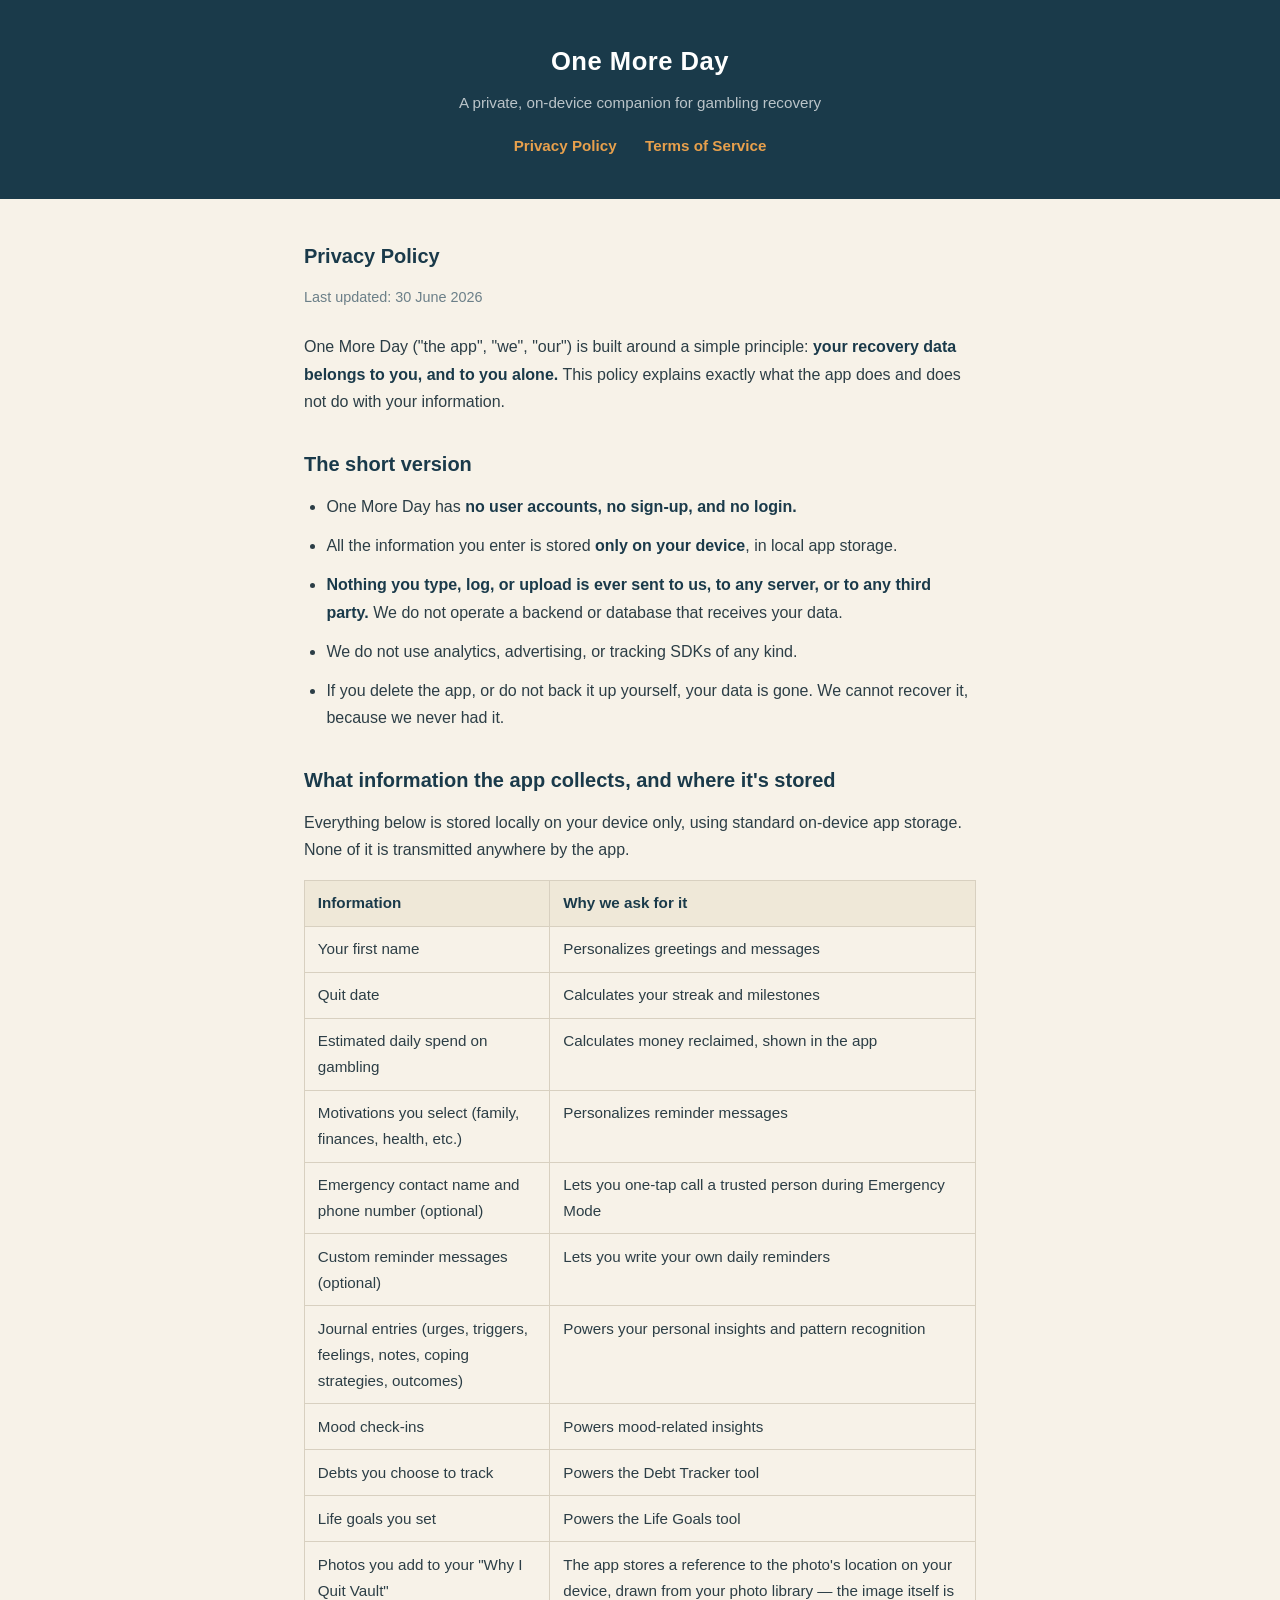
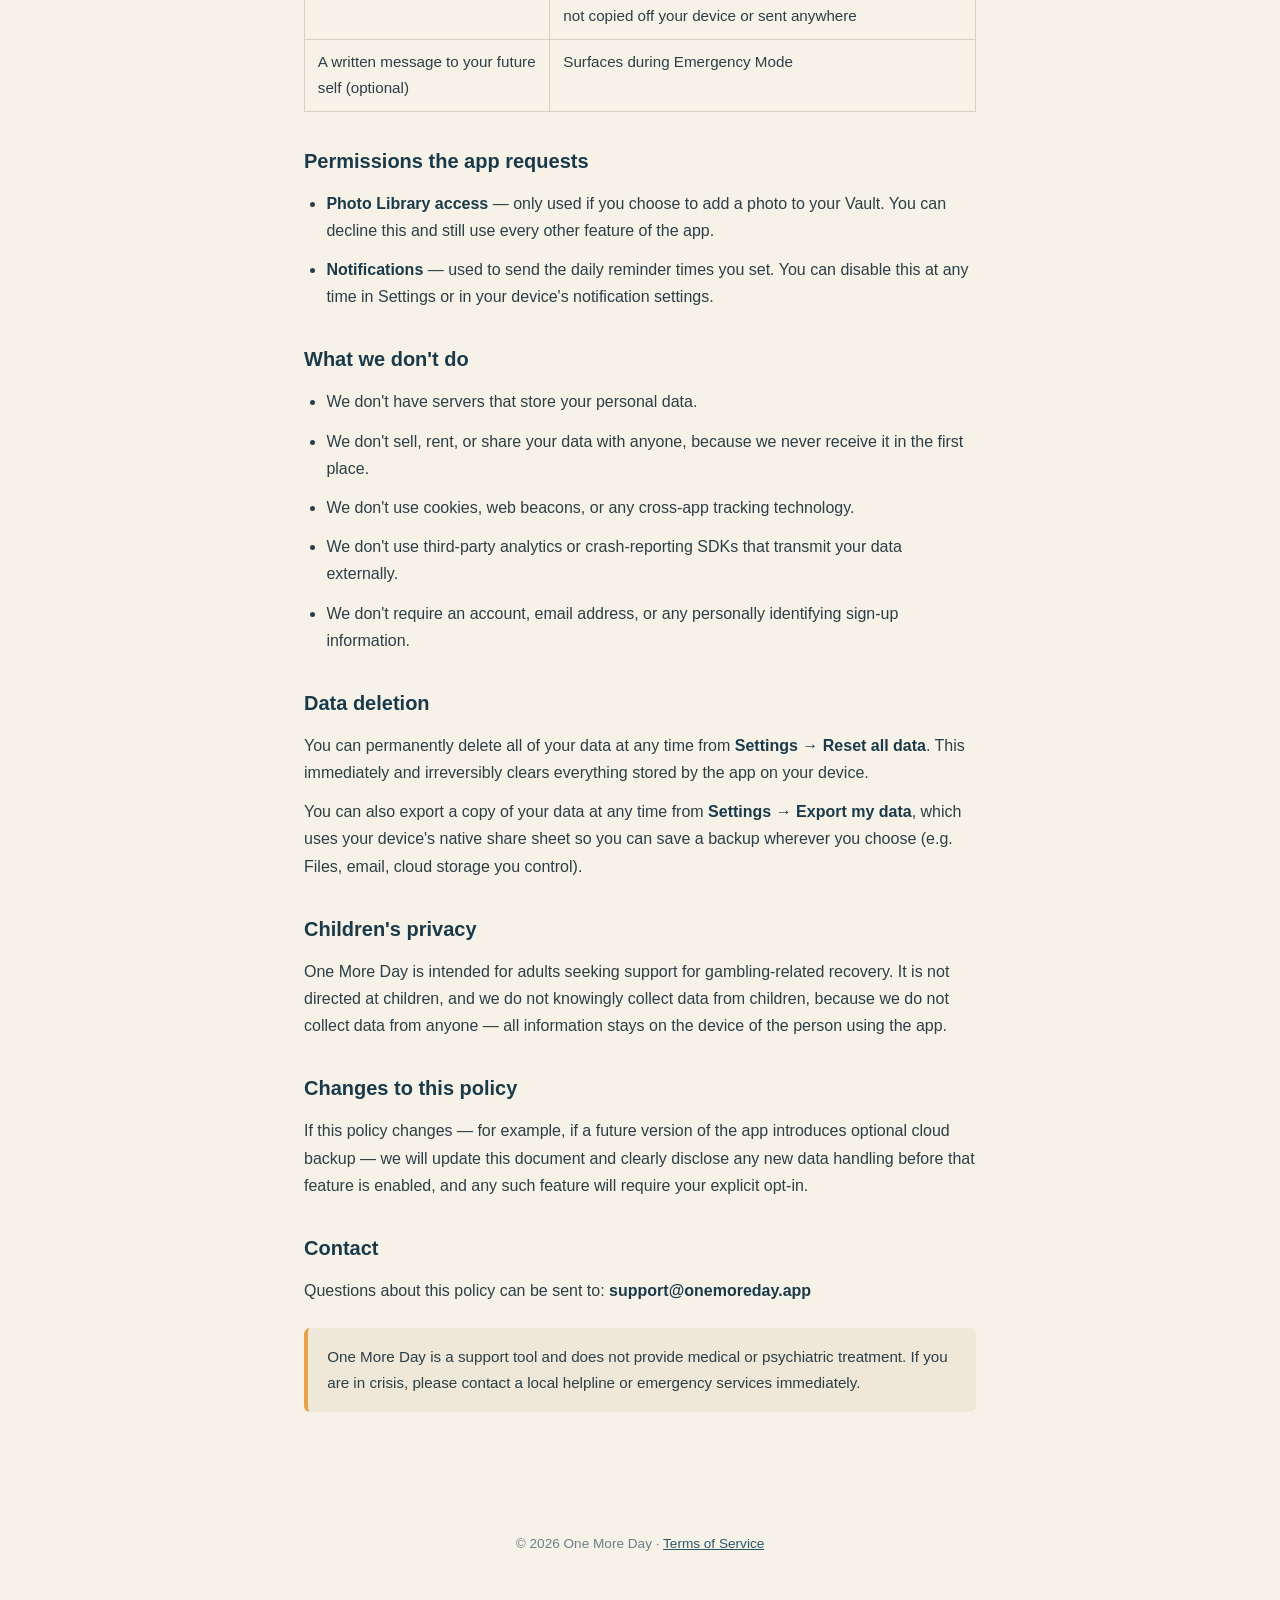
==== privacy.html @ 8e11aac3 "Add files via upload" ====
<!DOCTYPE html>
<html lang="en">
<head>
<meta charset="utf-8">
<meta name="viewport" content="width=device-width, initial-scale=1">
<title>Privacy Policy — One More Day</title>
<link rel="stylesheet" href="style.css">
</head>
<body>
<header>
  <h1>One More Day</h1>
  <p>A private, on-device companion for gambling recovery</p>
  <nav>
    <a href="privacy.html">Privacy Policy</a>
    <a href="terms.html">Terms of Service</a>
  </nav>
</header>
<main>
  <h2 style="margin-top:0">Privacy Policy</h2>
  <p class="updated">Last updated: 30 June 2026</p>

  <p>One More Day ("the app", "we", "our") is built around a simple principle: <strong>your recovery data belongs to you, and to you alone.</strong> This policy explains exactly what the app does and does not do with your information.</p>

  <h2>The short version</h2>
  <ul>
    <li>One More Day has <strong>no user accounts, no sign-up, and no login.</strong></li>
    <li>All the information you enter is stored <strong>only on your device</strong>, in local app storage.</li>
    <li><strong>Nothing you type, log, or upload is ever sent to us, to any server, or to any third party.</strong> We do not operate a backend or database that receives your data.</li>
    <li>We do not use analytics, advertising, or tracking SDKs of any kind.</li>
    <li>If you delete the app, or do not back it up yourself, your data is gone. We cannot recover it, because we never had it.</li>
  </ul>

  <h2>What information the app collects, and where it's stored</h2>
  <p>Everything below is stored locally on your device only, using standard on-device app storage. None of it is transmitted anywhere by the app.</p>
  <table>
    <tr><th>Information</th><th>Why we ask for it</th></tr>
    <tr><td>Your first name</td><td>Personalizes greetings and messages</td></tr>
    <tr><td>Quit date</td><td>Calculates your streak and milestones</td></tr>
    <tr><td>Estimated daily spend on gambling</td><td>Calculates money reclaimed, shown in the app</td></tr>
    <tr><td>Motivations you select (family, finances, health, etc.)</td><td>Personalizes reminder messages</td></tr>
    <tr><td>Emergency contact name and phone number (optional)</td><td>Lets you one-tap call a trusted person during Emergency Mode</td></tr>
    <tr><td>Custom reminder messages (optional)</td><td>Lets you write your own daily reminders</td></tr>
    <tr><td>Journal entries (urges, triggers, feelings, notes, coping strategies, outcomes)</td><td>Powers your personal insights and pattern recognition</td></tr>
    <tr><td>Mood check-ins</td><td>Powers mood-related insights</td></tr>
    <tr><td>Debts you choose to track</td><td>Powers the Debt Tracker tool</td></tr>
    <tr><td>Life goals you set</td><td>Powers the Life Goals tool</td></tr>
    <tr><td>Photos you add to your "Why I Quit Vault"</td><td>The app stores a reference to the photo's location on your device, drawn from your photo library — the image itself is not copied off your device or sent anywhere</td></tr>
    <tr><td>A written message to your future self (optional)</td><td>Surfaces during Emergency Mode</td></tr>
  </table>

  <h2>Permissions the app requests</h2>
  <ul>
    <li><strong>Photo Library access</strong> — only used if you choose to add a photo to your Vault. You can decline this and still use every other feature of the app.</li>
    <li><strong>Notifications</strong> — used to send the daily reminder times you set. You can disable this at any time in Settings or in your device's notification settings.</li>
  </ul>

  <h2>What we don't do</h2>
  <ul>
    <li>We don't have servers that store your personal data.</li>
    <li>We don't sell, rent, or share your data with anyone, because we never receive it in the first place.</li>
    <li>We don't use cookies, web beacons, or any cross-app tracking technology.</li>
    <li>We don't use third-party analytics or crash-reporting SDKs that transmit your data externally.</li>
    <li>We don't require an account, email address, or any personally identifying sign-up information.</li>
  </ul>

  <h2>Data deletion</h2>
  <p>You can permanently delete all of your data at any time from <strong>Settings → Reset all data</strong>. This immediately and irreversibly clears everything stored by the app on your device.</p>
  <p>You can also export a copy of your data at any time from <strong>Settings → Export my data</strong>, which uses your device's native share sheet so you can save a backup wherever you choose (e.g. Files, email, cloud storage you control).</p>

  <h2>Children's privacy</h2>
  <p>One More Day is intended for adults seeking support for gambling-related recovery. It is not directed at children, and we do not knowingly collect data from children, because we do not collect data from anyone — all information stays on the device of the person using the app.</p>

  <h2>Changes to this policy</h2>
  <p>If this policy changes — for example, if a future version of the app introduces optional cloud backup — we will update this document and clearly disclose any new data handling before that feature is enabled, and any such feature will require your explicit opt-in.</p>

  <h2>Contact</h2>
  <p>Questions about this policy can be sent to: <strong>support@onemoreday.app</strong></p>

  <div class="note">
    One More Day is a support tool and does not provide medical or psychiatric treatment. If you are in crisis, please contact a local helpline or emergency services immediately.
  </div>
</main>
<footer>
  © 2026 One More Day · <a href="terms.html">Terms of Service</a>
</footer>
</body>
</html>
---- style.css ----
:root {
  --teal: #1a3a4a;
  --teal-soft: #2a5568;
  --amber: #e8a04c;
  --cream: #f7f2e8;
  --text: #2c3e46;
  --muted: #6b7f88;
}
* { box-sizing: border-box; margin: 0; padding: 0; }
body {
  font-family: -apple-system, BlinkMacSystemFont, "Segoe UI", Roboto, Helvetica, Arial, sans-serif;
  color: var(--text);
  background: var(--cream);
  line-height: 1.7;
}
header {
  background: var(--teal);
  color: #fff;
  padding: 2.5rem 1.5rem;
  text-align: center;
}
header h1 { font-size: 1.6rem; font-weight: 800; letter-spacing: 0.5px; }
header p { color: rgba(255,255,255,0.7); margin-top: 0.4rem; font-size: 0.95rem; }
nav { margin-top: 1rem; }
nav a {
  color: var(--amber);
  text-decoration: none;
  font-weight: 600;
  margin: 0 0.75rem;
  font-size: 0.95rem;
}
nav a:hover { text-decoration: underline; }
main {
  max-width: 720px;
  margin: 0 auto;
  padding: 2.5rem 1.5rem 4rem;
}
main h2 { color: var(--teal); font-size: 1.25rem; margin: 2rem 0 0.75rem; }
main p, main li { margin-bottom: 0.75rem; }
main ul { padding-left: 1.4rem; }
main table { border-collapse: collapse; width: 100%; margin: 1rem 0; font-size: 0.95rem; }
main th, main td { border: 1px solid #d8d0c0; padding: 0.6rem 0.8rem; text-align: left; vertical-align: top; }
main th { background: #efe8d8; color: var(--teal); }
.updated { color: var(--muted); font-size: 0.9rem; margin-bottom: 1.5rem; }
.note {
  background: #efe8d8;
  border-left: 4px solid var(--amber);
  padding: 1rem 1.2rem;
  border-radius: 6px;
  margin: 1.5rem 0;
  font-size: 0.95rem;
}
footer {
  text-align: center;
  color: var(--muted);
  font-size: 0.85rem;
  padding: 2rem 1.5rem 3rem;
}
footer a { color: var(--teal-soft); }
strong { color: var(--teal); }
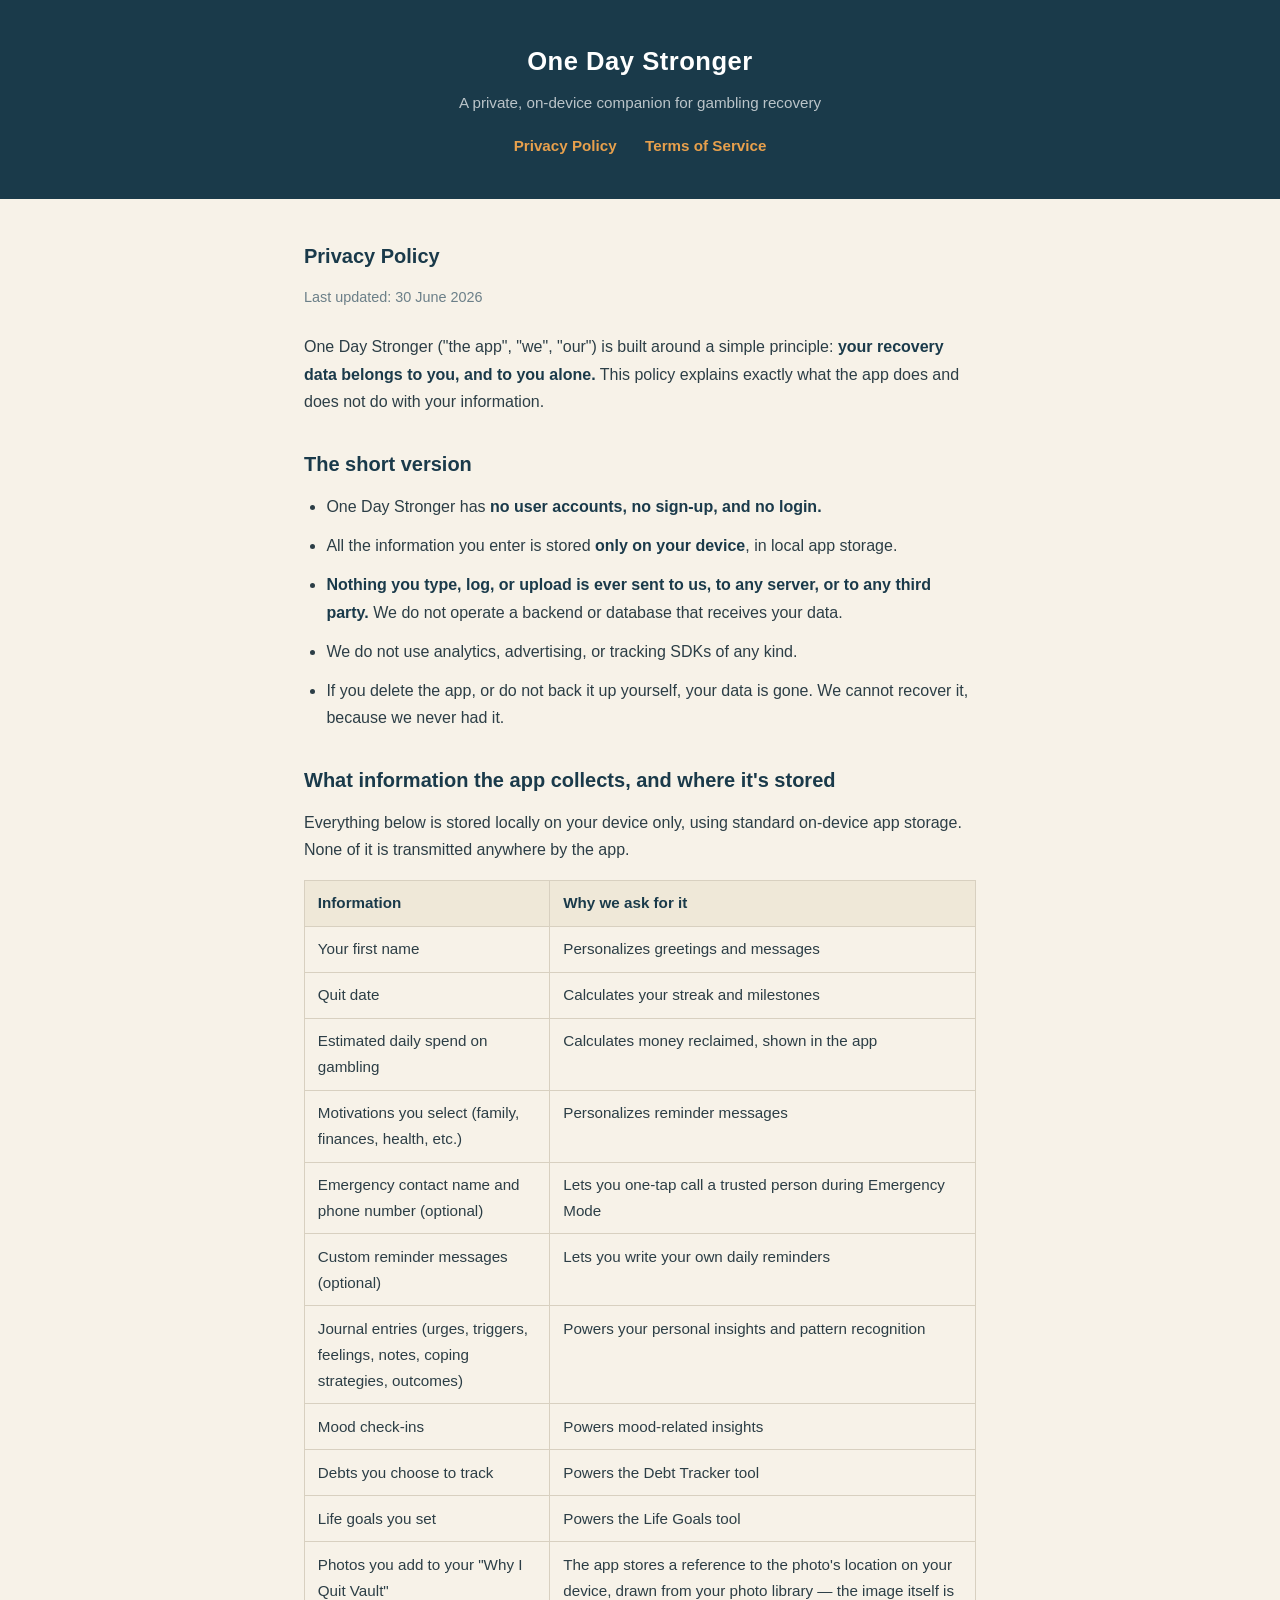
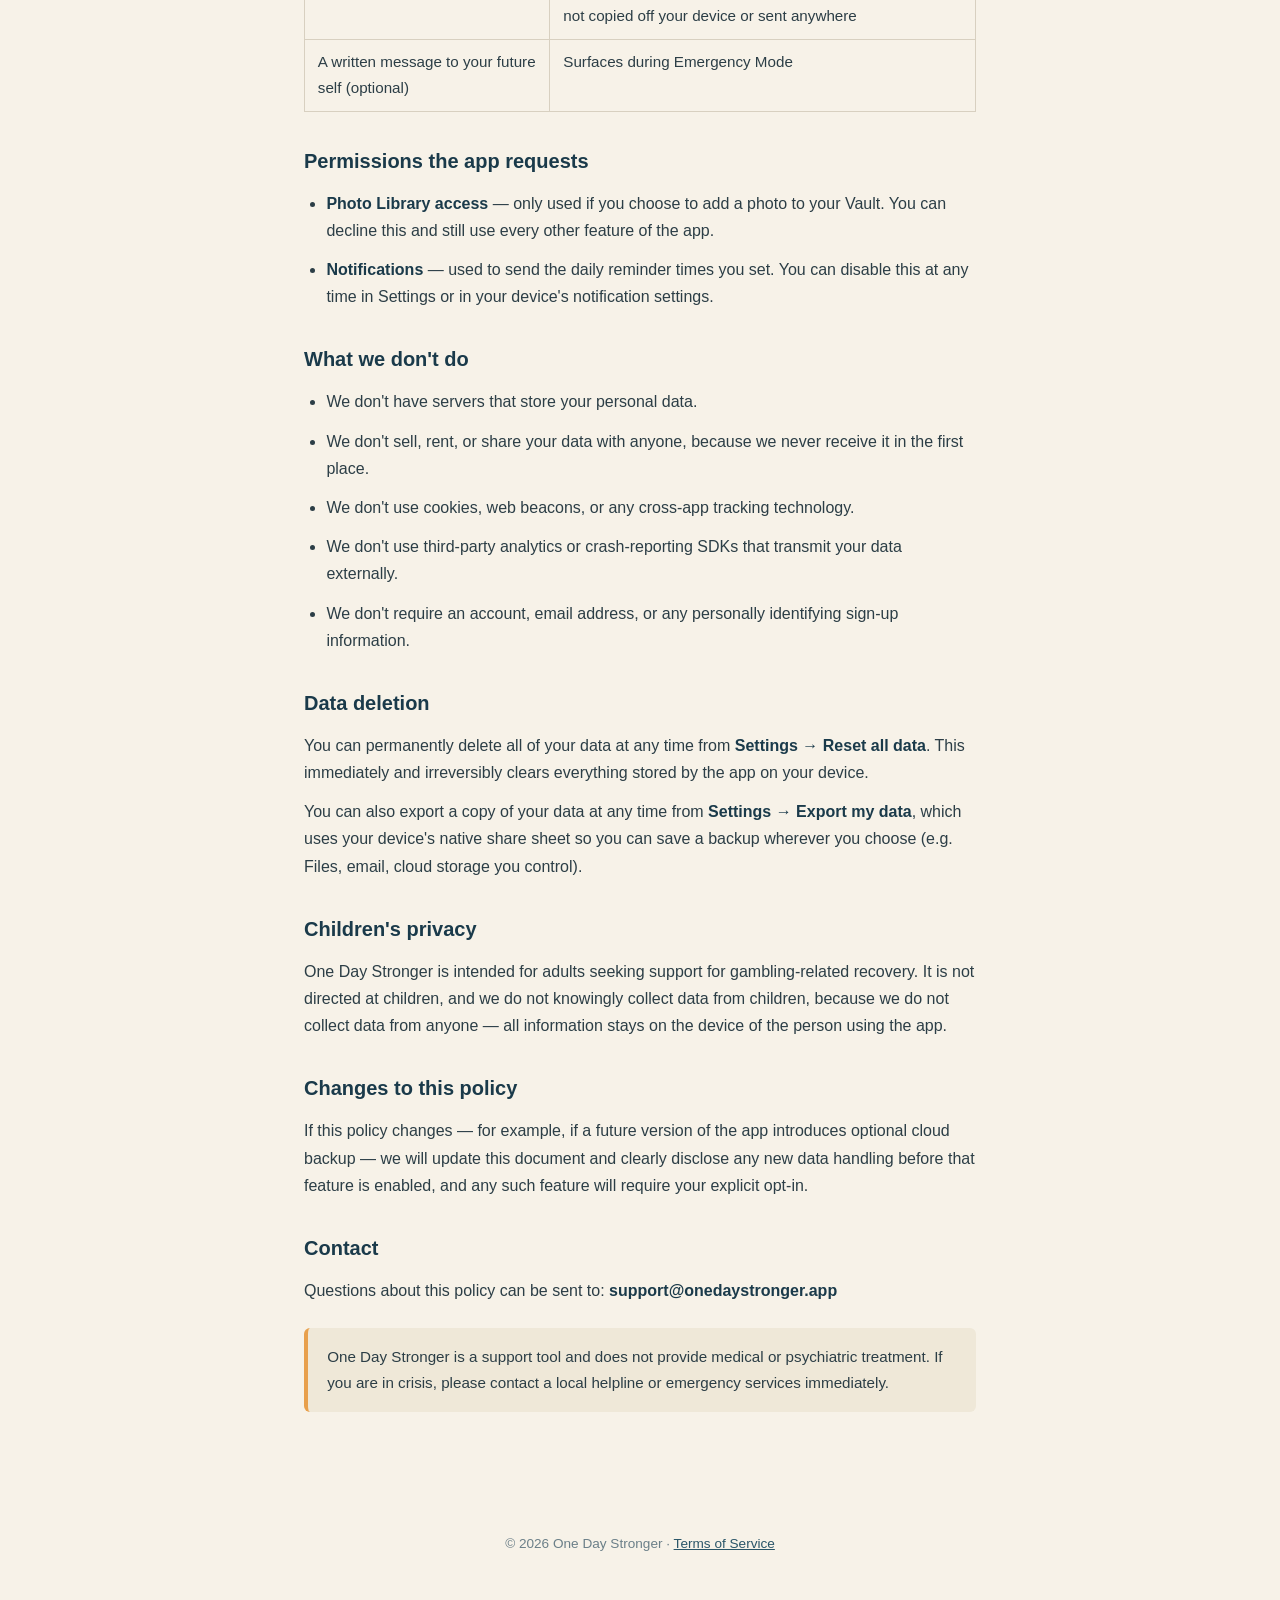
==== commit 23b4eb19: "Update privacy.html" ====
--- a/privacy.html
+++ b/privacy.html
@@ -3,12 +3,12 @@
 <head>
 <meta charset="utf-8">
 <meta name="viewport" content="width=device-width, initial-scale=1">
-<title>Privacy Policy — One More Day</title>
+<title>Privacy Policy — One Day Stronger</title>
 <link rel="stylesheet" href="style.css">
 </head>
 <body>
 <header>
-  <h1>One More Day</h1>
+  <h1>One Day Stronger</h1>
   <p>A private, on-device companion for gambling recovery</p>
   <nav>
     <a href="privacy.html">Privacy Policy</a>
@@ -19,11 +19,11 @@
   <h2 style="margin-top:0">Privacy Policy</h2>
   <p class="updated">Last updated: 30 June 2026</p>
 
-  <p>One More Day ("the app", "we", "our") is built around a simple principle: <strong>your recovery data belongs to you, and to you alone.</strong> This policy explains exactly what the app does and does not do with your information.</p>
+  <p>One Day Stronger ("the app", "we", "our") is built around a simple principle: <strong>your recovery data belongs to you, and to you alone.</strong> This policy explains exactly what the app does and does not do with your information.</p>
 
   <h2>The short version</h2>
   <ul>
-    <li>One More Day has <strong>no user accounts, no sign-up, and no login.</strong></li>
+    <li>One Day Stronger has <strong>no user accounts, no sign-up, and no login.</strong></li>
     <li>All the information you enter is stored <strong>only on your device</strong>, in local app storage.</li>
     <li><strong>Nothing you type, log, or upload is ever sent to us, to any server, or to any third party.</strong> We do not operate a backend or database that receives your data.</li>
     <li>We do not use analytics, advertising, or tracking SDKs of any kind.</li>
@@ -68,20 +68,20 @@
   <p>You can also export a copy of your data at any time from <strong>Settings → Export my data</strong>, which uses your device's native share sheet so you can save a backup wherever you choose (e.g. Files, email, cloud storage you control).</p>
 
   <h2>Children's privacy</h2>
-  <p>One More Day is intended for adults seeking support for gambling-related recovery. It is not directed at children, and we do not knowingly collect data from children, because we do not collect data from anyone — all information stays on the device of the person using the app.</p>
+  <p>One Day Stronger is intended for adults seeking support for gambling-related recovery. It is not directed at children, and we do not knowingly collect data from children, because we do not collect data from anyone — all information stays on the device of the person using the app.</p>
 
   <h2>Changes to this policy</h2>
   <p>If this policy changes — for example, if a future version of the app introduces optional cloud backup — we will update this document and clearly disclose any new data handling before that feature is enabled, and any such feature will require your explicit opt-in.</p>
 
   <h2>Contact</h2>
-  <p>Questions about this policy can be sent to: <strong>support@onemoreday.app</strong></p>
+  <p>Questions about this policy can be sent to: <strong>support@onedaystronger.app</strong></p>
 
   <div class="note">
-    One More Day is a support tool and does not provide medical or psychiatric treatment. If you are in crisis, please contact a local helpline or emergency services immediately.
+    One Day Stronger is a support tool and does not provide medical or psychiatric treatment. If you are in crisis, please contact a local helpline or emergency services immediately.
   </div>
 </main>
 <footer>
-  © 2026 One More Day · <a href="terms.html">Terms of Service</a>
+  © 2026 One Day Stronger · <a href="terms.html">Terms of Service</a>
 </footer>
 </body>
 </html>
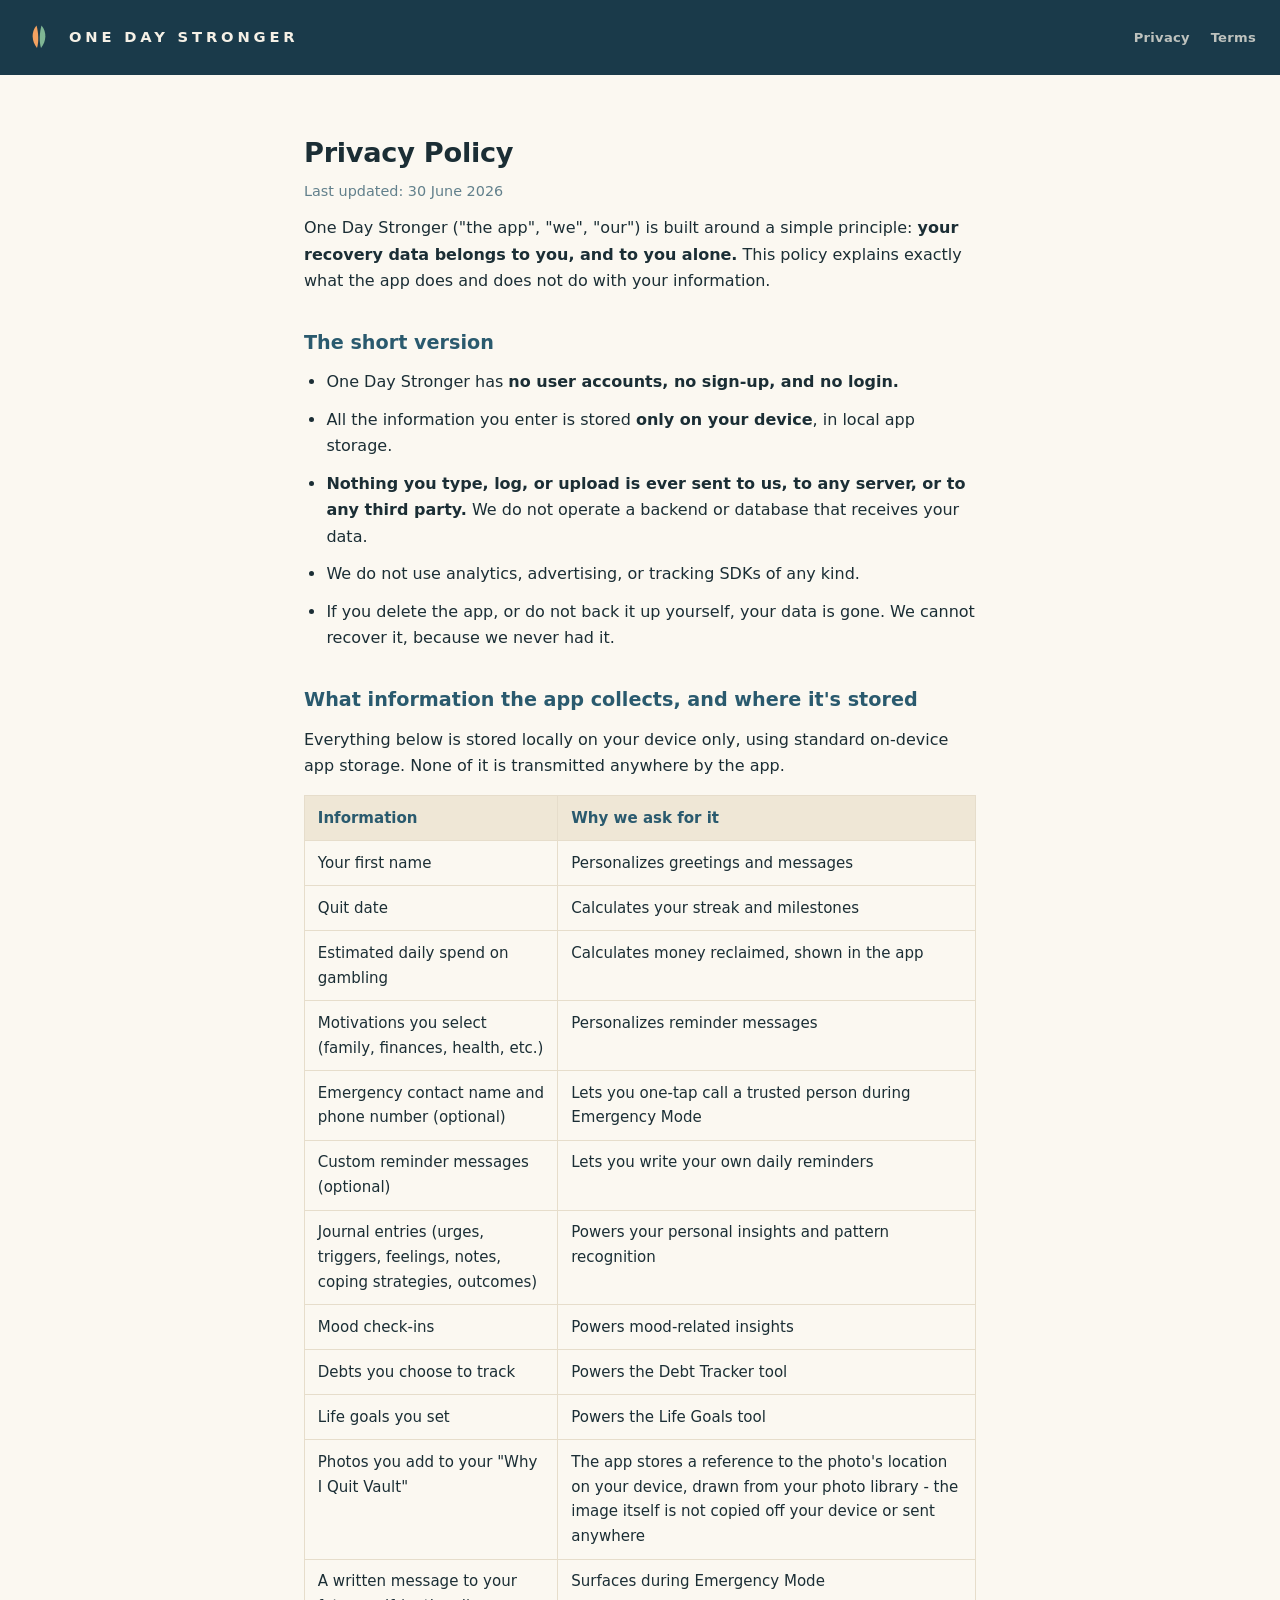
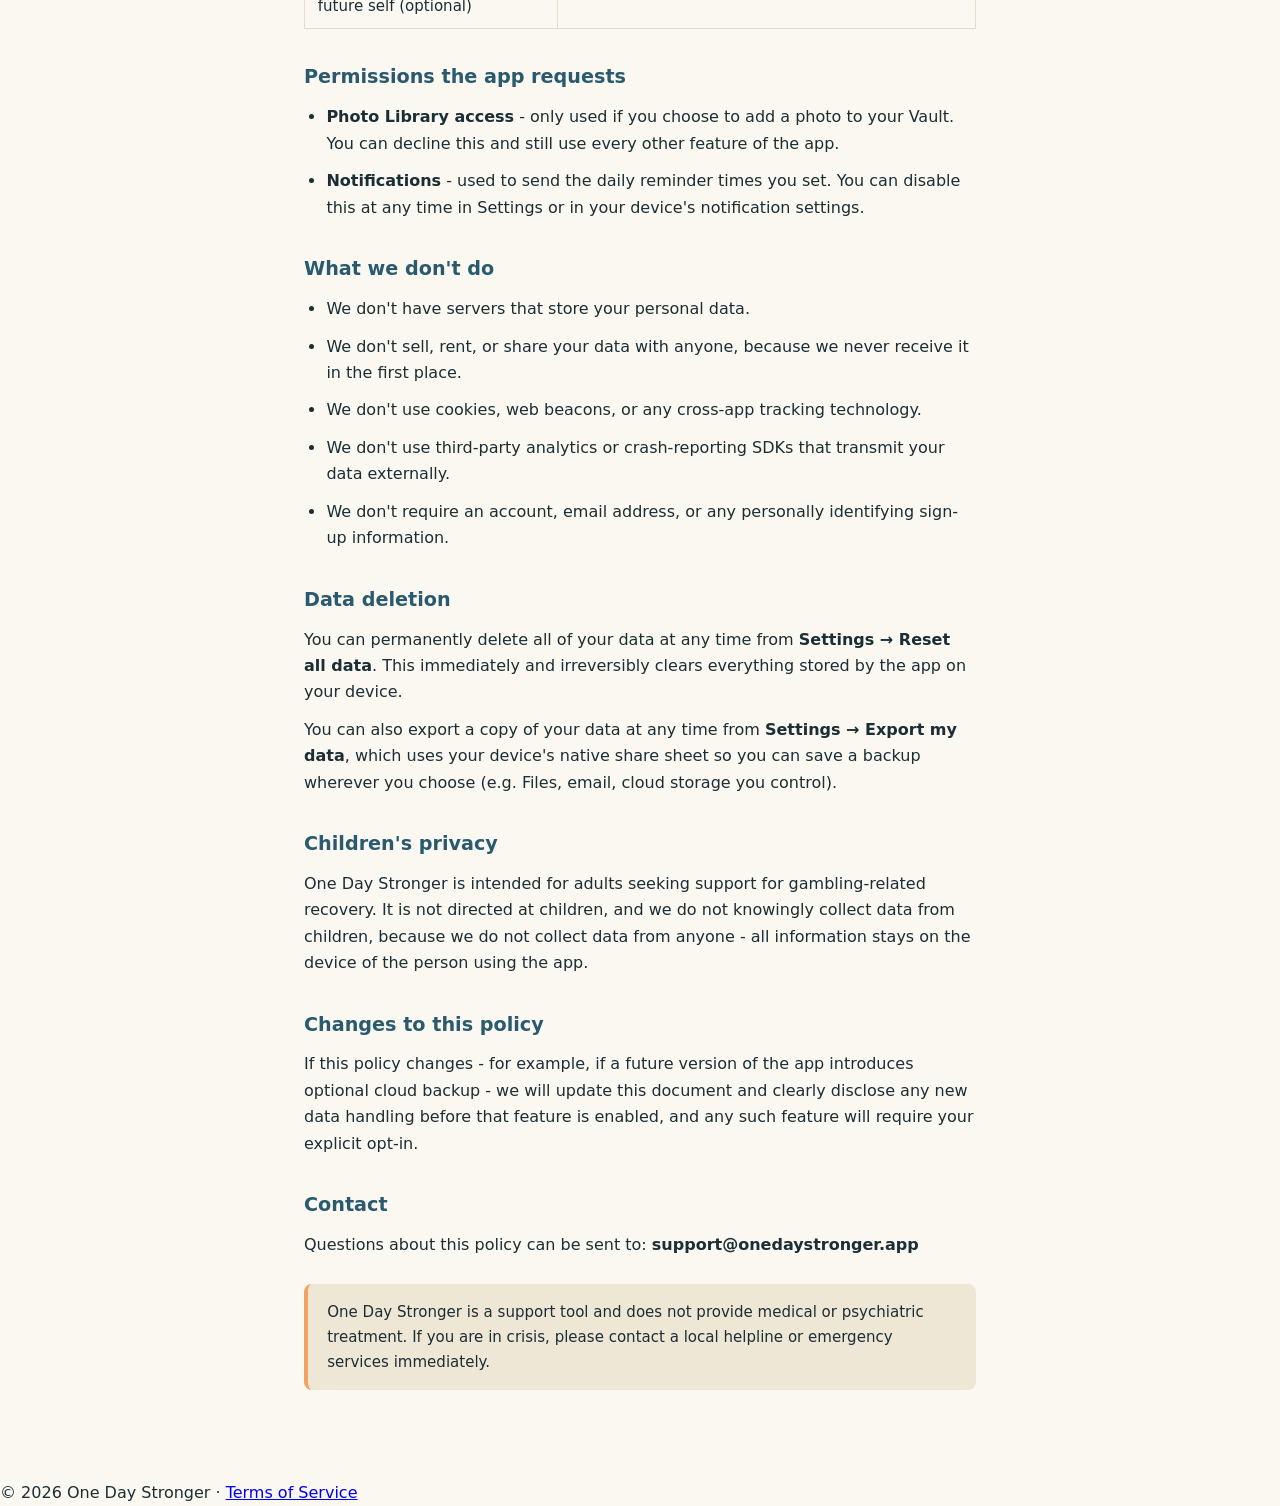
==== commit c5a621dc: "Redesign site: brand landing page + refreshed identity - New landing page: hero with reduced leaf ma" ====
--- a/privacy.html
+++ b/privacy.html
@@ -3,20 +3,25 @@
 <head>
 <meta charset="utf-8">
 <meta name="viewport" content="width=device-width, initial-scale=1">
-<title>Privacy Policy — One Day Stronger</title>
+<title>Privacy Policy - One Day Stronger</title>
 <link rel="stylesheet" href="style.css">
 </head>
 <body>
-<header>
-  <h1>One Day Stronger</h1>
-  <p>A private, on-device companion for gambling recovery</p>
+<header class="brandbar">
+  <a class="home" href="index.html">
+    <svg class="mark" width="30" height="30" viewBox="0 0 120 120" aria-hidden="true">
+      <path d="M52 104 C 30 76, 28 40, 50 14 C 58 42, 60 78, 52 104 Z" fill="#F4A261"/>
+      <path d="M68 104 C 60 78, 62 42, 70 14 C 92 40, 90 76, 68 104 Z" fill="#7FB694"/>
+    </svg>
+    <span class="wm">One Day Stronger</span>
+  </a>
   <nav>
-    <a href="privacy.html">Privacy Policy</a>
-    <a href="terms.html">Terms of Service</a>
+    <a href="privacy.html">Privacy</a>
+    <a href="terms.html">Terms</a>
   </nav>
 </header>
-<main>
-  <h2 style="margin-top:0">Privacy Policy</h2>
+<main class="doc">
+  <h1 class="title">Privacy Policy</h1>
   <p class="updated">Last updated: 30 June 2026</p>
 
   <p>One Day Stronger ("the app", "we", "our") is built around a simple principle: <strong>your recovery data belongs to you, and to you alone.</strong> This policy explains exactly what the app does and does not do with your information.</p>
@@ -44,14 +49,14 @@
     <tr><td>Mood check-ins</td><td>Powers mood-related insights</td></tr>
     <tr><td>Debts you choose to track</td><td>Powers the Debt Tracker tool</td></tr>
     <tr><td>Life goals you set</td><td>Powers the Life Goals tool</td></tr>
-    <tr><td>Photos you add to your "Why I Quit Vault"</td><td>The app stores a reference to the photo's location on your device, drawn from your photo library — the image itself is not copied off your device or sent anywhere</td></tr>
+    <tr><td>Photos you add to your "Why I Quit Vault"</td><td>The app stores a reference to the photo's location on your device, drawn from your photo library - the image itself is not copied off your device or sent anywhere</td></tr>
     <tr><td>A written message to your future self (optional)</td><td>Surfaces during Emergency Mode</td></tr>
   </table>
 
   <h2>Permissions the app requests</h2>
   <ul>
-    <li><strong>Photo Library access</strong> — only used if you choose to add a photo to your Vault. You can decline this and still use every other feature of the app.</li>
-    <li><strong>Notifications</strong> — used to send the daily reminder times you set. You can disable this at any time in Settings or in your device's notification settings.</li>
+    <li><strong>Photo Library access</strong> - only used if you choose to add a photo to your Vault. You can decline this and still use every other feature of the app.</li>
+    <li><strong>Notifications</strong> - used to send the daily reminder times you set. You can disable this at any time in Settings or in your device's notification settings.</li>
   </ul>
 
   <h2>What we don't do</h2>
@@ -68,10 +73,10 @@
   <p>You can also export a copy of your data at any time from <strong>Settings → Export my data</strong>, which uses your device's native share sheet so you can save a backup wherever you choose (e.g. Files, email, cloud storage you control).</p>
 
   <h2>Children's privacy</h2>
-  <p>One Day Stronger is intended for adults seeking support for gambling-related recovery. It is not directed at children, and we do not knowingly collect data from children, because we do not collect data from anyone — all information stays on the device of the person using the app.</p>
+  <p>One Day Stronger is intended for adults seeking support for gambling-related recovery. It is not directed at children, and we do not knowingly collect data from children, because we do not collect data from anyone - all information stays on the device of the person using the app.</p>
 
   <h2>Changes to this policy</h2>
-  <p>If this policy changes — for example, if a future version of the app introduces optional cloud backup — we will update this document and clearly disclose any new data handling before that feature is enabled, and any such feature will require your explicit opt-in.</p>
+  <p>If this policy changes - for example, if a future version of the app introduces optional cloud backup - we will update this document and clearly disclose any new data handling before that feature is enabled, and any such feature will require your explicit opt-in.</p>
 
   <h2>Contact</h2>
   <p>Questions about this policy can be sent to: <strong>support@onedaystronger.app</strong></p>
--- a/style.css
+++ b/style.css
@@ -1,60 +1,246 @@
+/* One Day Stronger — brand site
+   Palette + type mirror the app identity. No external fonts or assets:
+   the app promises nothing leaves your device, so the site phones nobody home. */
+
 :root {
-  --teal: #1a3a4a;
-  --teal-soft: #2a5568;
-  --amber: #e8a04c;
-  --cream: #f7f2e8;
-  --text: #2c3e46;
-  --muted: #6b7f88;
-}
+  --teal:      #1a3a4a;
+  --teal-2:    #2a5a6e;
+  --teal-ink:  #14303d;
+  --dawn:      #f4a261;
+  --dawn-deep: #e08b42;
+  --sage:      #7fb694;
+  --sage-deep: #4e9b6f;
+  --brick:     #c75146;
+  --cream:     #f5f0e6;   /* light foreground on teal — never flips */
+  --surface-warm: #efe7d6;/* warm panel bg — flips in dark */
+  --paper:     #fbf8f1;
+  --card:      #ffffff;
+  --ink:       #1b2e35;
+  --muted:     #62808c;
+  --line:      #e6ddcb;
+  --canvas:    var(--paper);
+  --shadow:    24px 24px 60px rgba(26,58,74,.10);
+
+  --display: "Avenir Next","Avenir","Segoe UI",system-ui,-apple-system,sans-serif;
+  --body: system-ui,-apple-system,"Segoe UI",Roboto,Helvetica,Arial,sans-serif;
+}
+
+@media (prefers-color-scheme: dark) {
+  :root {
+    --teal:      #0f2029;
+    --teal-2:    #1c3d4b;
+    --teal-ink:  #0b1a22;
+    --surface-warm: #13252f;
+    --paper:     #0b141a;
+    --card:      #12242d;
+    --ink:       #e8f1f4;
+    --muted:     #7d9aa6;
+    --line:      #1f3a46;
+    --canvas:    #0b141a;
+    --shadow:    24px 24px 60px rgba(0,0,0,.35);
+  }
+}
+
 * { box-sizing: border-box; margin: 0; padding: 0; }
+
+html { scroll-behavior: smooth; }
+@media (prefers-reduced-motion: reduce) { html { scroll-behavior: auto; } }
+
 body {
-  font-family: -apple-system, BlinkMacSystemFont, "Segoe UI", Roboto, Helvetica, Arial, sans-serif;
-  color: var(--text);
-  background: var(--cream);
-  line-height: 1.7;
-}
-header {
+  font-family: var(--body);
+  color: var(--ink);
+  background: var(--canvas);
+  line-height: 1.65;
+  -webkit-font-smoothing: antialiased;
+}
+
+.mark { display: block; flex: none; }
+
+/* ---- shared brand bar (legal pages) ---- */
+.brandbar {
   background: var(--teal);
   color: #fff;
-  padding: 2.5rem 1.5rem;
+  padding: 1.4rem 1.5rem;
+  display: flex;
+  align-items: center;
+  justify-content: center;
+  gap: .7rem;
+}
+.brandbar a.home { display: flex; align-items: center; gap: .7rem; text-decoration: none; color: #fff; }
+.brandbar .wm {
+  font-family: var(--display);
+  font-weight: 600;
+  text-transform: uppercase;
+  letter-spacing: .26em;
+  font-size: .92rem;
+  text-indent: .26em;
+  color: var(--cream);
+}
+.brandbar nav { margin-left: auto; display: flex; gap: 1.3rem; }
+.brandbar nav a {
+  color: rgba(245,240,230,.75); text-decoration: none; font-size: .82rem;
+  font-weight: 600; letter-spacing: .02em;
+}
+.brandbar nav a:hover { color: var(--dawn); }
+@media (max-width: 620px) {
+  .brandbar { flex-wrap: wrap; gap: .8rem; }
+  .brandbar nav { margin-left: 0; width: 100%; justify-content: center; }
+}
+
+/* =================== LANDING =================== */
+
+/* hero */
+.hero {
+  position: relative;
+  background: var(--teal);
+  color: var(--cream);
   text-align: center;
-}
-header h1 { font-size: 1.6rem; font-weight: 800; letter-spacing: 0.5px; }
-header p { color: rgba(255,255,255,0.7); margin-top: 0.4rem; font-size: 0.95rem; }
-nav { margin-top: 1rem; }
-nav a {
-  color: var(--amber);
-  text-decoration: none;
-  font-weight: 600;
-  margin: 0 0.75rem;
-  font-size: 0.95rem;
-}
-nav a:hover { text-decoration: underline; }
-main {
-  max-width: 720px;
-  margin: 0 auto;
-  padding: 2.5rem 1.5rem 4rem;
-}
-main h2 { color: var(--teal); font-size: 1.25rem; margin: 2rem 0 0.75rem; }
-main p, main li { margin-bottom: 0.75rem; }
-main ul { padding-left: 1.4rem; }
-main table { border-collapse: collapse; width: 100%; margin: 1rem 0; font-size: 0.95rem; }
-main th, main td { border: 1px solid #d8d0c0; padding: 0.6rem 0.8rem; text-align: left; vertical-align: top; }
-main th { background: #efe8d8; color: var(--teal); }
-.updated { color: var(--muted); font-size: 0.9rem; margin-bottom: 1.5rem; }
-.note {
-  background: #efe8d8;
-  border-left: 4px solid var(--amber);
-  padding: 1rem 1.2rem;
-  border-radius: 6px;
-  margin: 1.5rem 0;
-  font-size: 0.95rem;
-}
-footer {
-  text-align: center;
-  color: var(--muted);
-  font-size: 0.85rem;
-  padding: 2rem 1.5rem 3rem;
-}
-footer a { color: var(--teal-soft); }
-strong { color: var(--teal); }
+  padding: clamp(4rem,10vw,7rem) 1.5rem clamp(4.5rem,11vw,8rem);
+  overflow: hidden;
+  isolation: isolate;
+}
+.hero::before { /* dawn glow at the horizon */
+  content: ""; position: absolute; inset: 0; z-index: -1;
+  background:
+    radial-gradient(120% 70% at 50% 118%, rgba(244,162,97,.55) 0%, rgba(244,162,97,0) 55%),
+    radial-gradient(90% 60% at 50% 128%, rgba(224,139,66,.8) 0%, rgba(224,139,66,0) 60%);
+}
+.hero .mark { margin: 0 auto clamp(1.5rem,3vw,2.2rem); }
+.hero .wm {
+  font-family: var(--display);
+  font-weight: 600; text-transform: uppercase;
+  letter-spacing: .34em; text-indent: .34em;
+  font-size: clamp(1rem,3.4vw,1.35rem);
+  color: var(--cream); margin-bottom: 1.7rem;
+}
+.hero h1 {
+  font-family: var(--display);
+  font-weight: 600; letter-spacing: -.02em; text-wrap: balance;
+  font-size: clamp(2.1rem,6vw,3.5rem); line-height: 1.08;
+  max-width: 16ch; margin: 0 auto .9rem;
+}
+.hero h1 em { font-style: normal; color: var(--dawn); }
+.hero p.sub {
+  color: rgba(245,240,230,.8); font-size: clamp(1rem,2.4vw,1.18rem);
+  max-width: 40ch; margin: 0 auto 2rem; line-height: 1.55;
+}
+.cta {
+  display: inline-flex; align-items: center; gap: .6rem;
+  background: rgba(245,240,230,.1); border: 1px solid rgba(245,240,230,.25);
+  color: var(--cream); padding: .7rem 1.3rem; border-radius: 999px;
+  font-size: .9rem; font-weight: 600; letter-spacing: .02em;
+}
+.cta .dot { width: 7px; height: 7px; border-radius: 50%; background: var(--sage); flex: none; }
+
+/* section scaffolding */
+.section { max-width: 1040px; margin: 0 auto; padding: clamp(3.5rem,8vw,6rem) 1.5rem; }
+.eyebrow {
+  font-family: var(--display); text-transform: uppercase; letter-spacing: .2em;
+  font-size: .74rem; font-weight: 700; color: var(--dawn-deep); margin-bottom: .9rem;
+}
+@media (prefers-color-scheme: dark) { .eyebrow { color: var(--dawn); } }
+.section h2 {
+  font-family: var(--display); font-weight: 600; letter-spacing: -.015em;
+  font-size: clamp(1.6rem,4vw,2.3rem); color: var(--ink); line-height: 1.15;
+  text-wrap: balance; max-width: 20ch;
+}
+.section > .lede { color: var(--muted); font-size: 1.08rem; max-width: 52ch; margin-top: 1rem; }
+
+/* promise trio */
+.promise { display: grid; grid-template-columns: repeat(3,1fr); gap: 1rem; margin-top: 2.4rem; }
+@media (max-width: 760px) { .promise { grid-template-columns: 1fr; } }
+.pcard {
+  background: var(--card); border: 1px solid var(--line); border-radius: 16px;
+  padding: 1.6rem 1.5rem;
+}
+.pcard .ic {
+  width: 40px; height: 40px; border-radius: 11px; display: grid; place-items: center;
+  background: var(--teal); margin-bottom: 1rem;
+}
+.pcard h3 { font-family: var(--display); font-size: 1.12rem; font-weight: 600; color: var(--ink); margin-bottom: .35rem; }
+.pcard p { color: var(--muted); font-size: .96rem; }
+
+/* feature rows with screenshots */
+.feature { display: grid; grid-template-columns: 1fr 1fr; gap: clamp(2rem,6vw,4.5rem); align-items: center; }
+.feature + .feature { margin-top: clamp(3rem,7vw,5rem); }
+.feature.flip .fcopy { order: 2; }
+@media (max-width: 820px) {
+  .feature, .feature.flip { grid-template-columns: 1fr; }
+  .feature.flip .fcopy { order: 0; }
+  .fshot { order: -1; }
+}
+.fcopy h2 { font-family: var(--display); font-weight: 600; font-size: clamp(1.5rem,3.6vw,2rem); letter-spacing: -.015em; color: var(--ink); line-height: 1.15; text-wrap: balance; }
+.fcopy p { color: var(--muted); font-size: 1.04rem; margin-top: .9rem; max-width: 42ch; }
+.fcopy ul { list-style: none; margin-top: 1.2rem; display: flex; flex-direction: column; gap: .55rem; }
+.fcopy li { position: relative; padding-left: 1.5rem; color: var(--ink); font-size: .98rem; }
+.fcopy li::before { content: ""; position: absolute; left: 0; top: .55em; width: 8px; height: 8px; border-radius: 50%; background: var(--dawn); }
+
+.fshot { display: flex; justify-content: center; }
+.phone {
+  width: 248px; max-width: 72vw; border-radius: 34px; padding: 10px;
+  background: var(--teal-ink); border: 1px solid var(--line);
+  box-shadow: var(--shadow);
+}
+.phone img { width: 100%; display: block; border-radius: 26px; }
+
+/* counter motif band */
+.counter {
+  background: var(--teal); color: var(--cream); text-align: center;
+  padding: clamp(3rem,7vw,4.5rem) 1.5rem; position: relative; overflow: hidden;
+}
+.counter::before {
+  content: ""; position: absolute; inset: 0; z-index: 0;
+  background: radial-gradient(80% 120% at 50% 0%, rgba(244,162,97,.18) 0%, rgba(244,162,97,0) 55%);
+}
+.counter .inner { position: relative; z-index: 1; }
+.counter .big {
+  font-family: var(--display); font-weight: 700; font-size: clamp(3.5rem,12vw,6rem);
+  color: var(--dawn); line-height: 1; font-variant-numeric: tabular-nums; letter-spacing: -.02em;
+}
+.counter .lbl { text-transform: uppercase; letter-spacing: .24em; font-size: .8rem; color: rgba(245,240,230,.7); margin-top: .6rem; }
+.counter .say { font-family: var(--display); font-size: clamp(1.2rem,3vw,1.6rem); font-weight: 600; margin-top: 1.4rem; }
+.counter .say em { font-style: normal; color: var(--dawn); }
+
+/* support / crisis */
+.support { background: var(--surface-warm); }
+.support-card {
+  background: var(--card); border: 1px solid var(--line); border-radius: 18px;
+  padding: clamp(1.6rem,4vw,2.4rem); margin-top: 1.8rem; display: grid; gap: 1.1rem;
+}
+.help-row { display: flex; flex-wrap: wrap; gap: .8rem; }
+.help {
+  border: 1px solid var(--line); border-radius: 12px; padding: .85rem 1.1rem; flex: 1 1 200px;
+}
+.help .name { font-size: .78rem; text-transform: uppercase; letter-spacing: .1em; color: var(--muted); }
+.help .num { font-family: var(--display); font-weight: 600; font-size: 1.18rem; color: var(--ink); margin-top: .15rem; font-variant-numeric: tabular-nums; }
+.support .disclaimer { color: var(--muted); font-size: .9rem; border-left: 3px solid var(--dawn); padding-left: .9rem; }
+
+/* footer */
+.site-footer {
+  background: var(--teal-ink); color: rgba(245,240,230,.7);
+  padding: clamp(2.5rem,6vw,3.5rem) 1.5rem; text-align: center;
+}
+.site-footer .fmark { display: flex; align-items: center; justify-content: center; gap: .6rem; margin-bottom: 1.1rem; }
+.site-footer .fwm { font-family: var(--display); text-transform: uppercase; letter-spacing: .26em; font-size: .8rem; color: var(--cream); text-indent: .26em; }
+.site-footer nav { display: flex; gap: 1.4rem; justify-content: center; flex-wrap: wrap; margin-bottom: 1rem; }
+.site-footer nav a { color: var(--cream); text-decoration: none; font-size: .9rem; font-weight: 600; }
+.site-footer nav a:hover { color: var(--dawn); }
+.site-footer .fine { font-size: .8rem; color: rgba(245,240,230,.5); }
+.site-footer a.mail { color: var(--dawn); text-decoration: none; }
+
+/* =================== LEGAL CONTENT =================== */
+main.doc { max-width: 720px; margin: 0 auto; padding: clamp(2.5rem,6vw,3.5rem) 1.5rem 4rem; }
+main.doc h1.title { font-family: var(--display); font-weight: 700; font-size: 1.7rem; color: var(--ink); margin-bottom: .3rem; letter-spacing: -.01em; }
+main.doc h2 { font-family: var(--display); color: var(--teal-2); font-size: 1.2rem; font-weight: 600; margin: 2rem 0 .7rem; }
+@media (prefers-color-scheme: dark) { main.doc h2 { color: var(--sage); } }
+main.doc p, main.doc li { margin-bottom: .7rem; }
+main.doc ul { padding-left: 1.4rem; }
+main.doc table { border-collapse: collapse; width: 100%; margin: 1rem 0; font-size: .94rem; }
+main.doc th, main.doc td { border: 1px solid var(--line); padding: .6rem .8rem; text-align: left; vertical-align: top; }
+main.doc th { background: var(--surface-warm); color: var(--teal-2); }
+.updated { color: var(--muted); font-size: .9rem; margin-bottom: 1.4rem; }
+.note { background: var(--surface-warm); border-left: 4px solid var(--dawn); padding: 1rem 1.2rem; border-radius: 8px; margin: 1.6rem 0; font-size: .94rem; }
+main.doc strong { color: var(--ink); }
+@media (prefers-color-scheme: dark) { main.doc th { background: var(--teal-ink); } }
+
+:focus-visible { outline: 2px solid var(--dawn); outline-offset: 3px; border-radius: 4px; }
